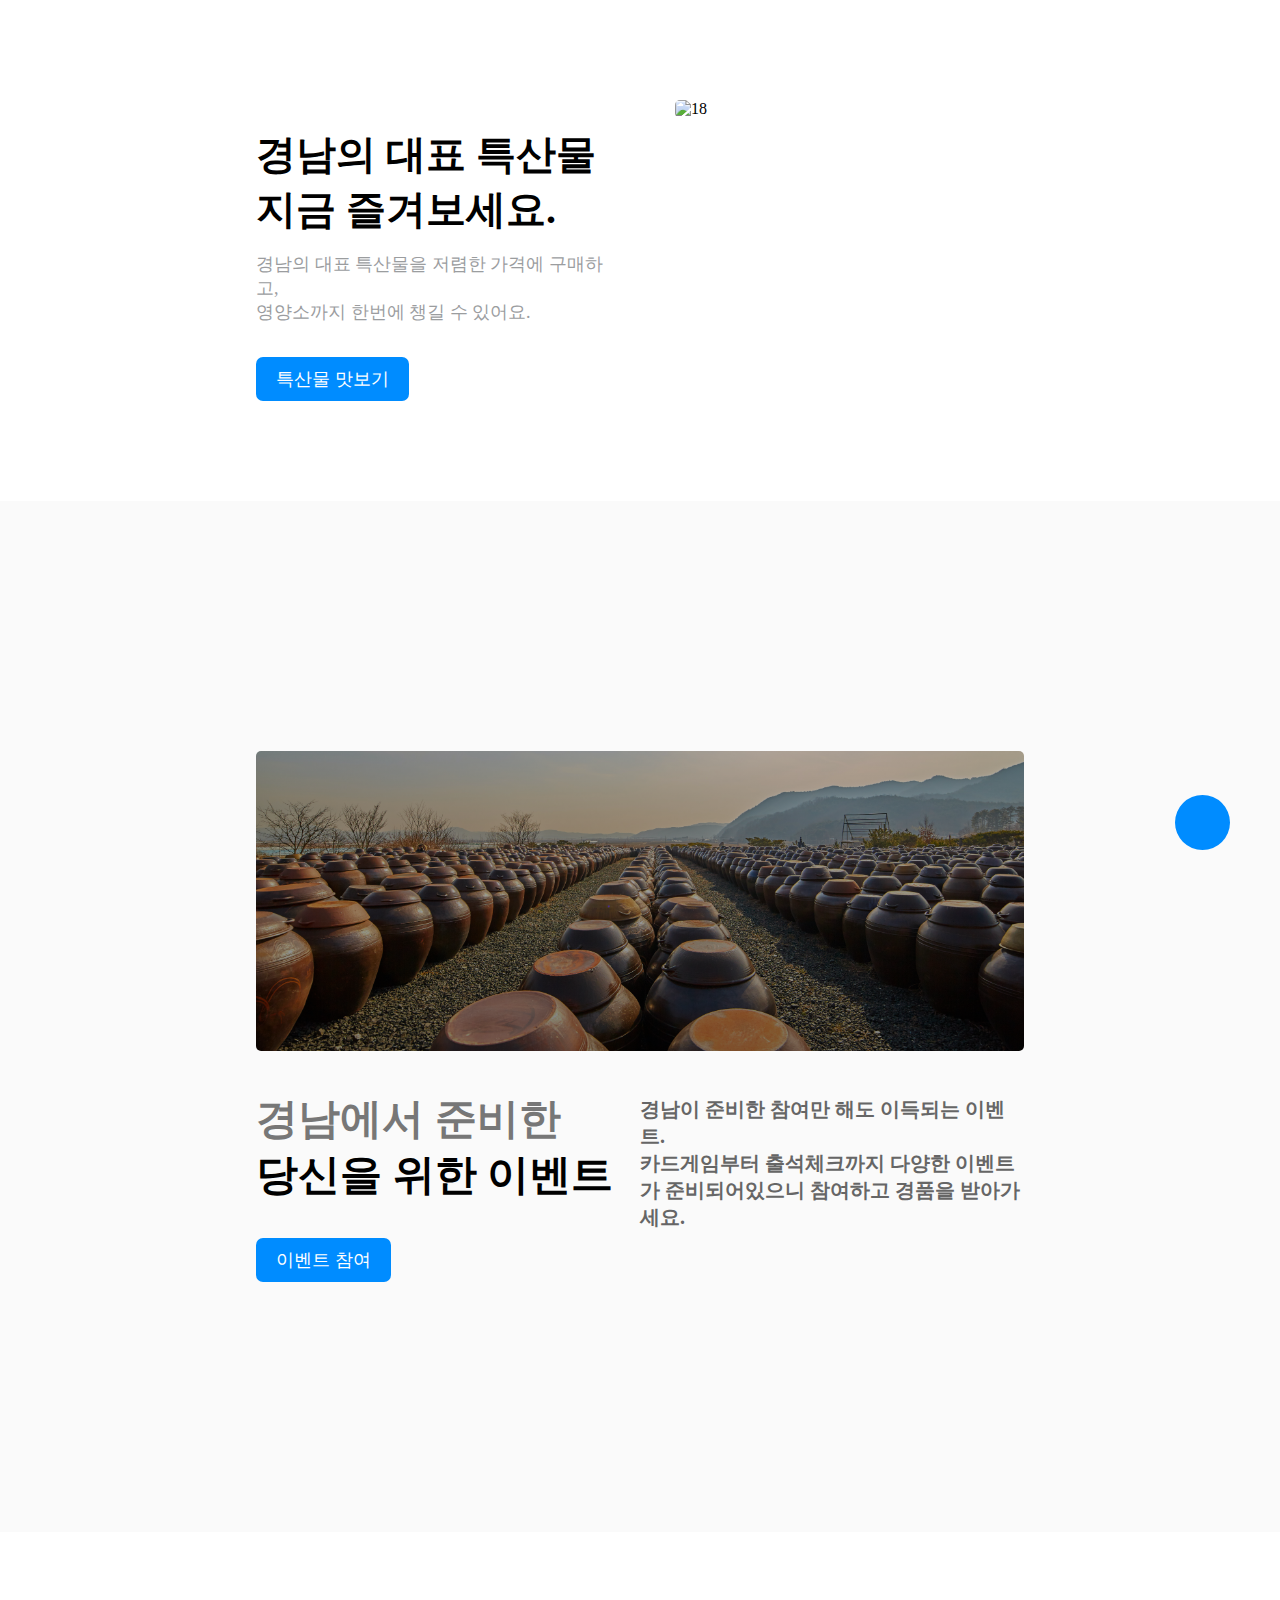
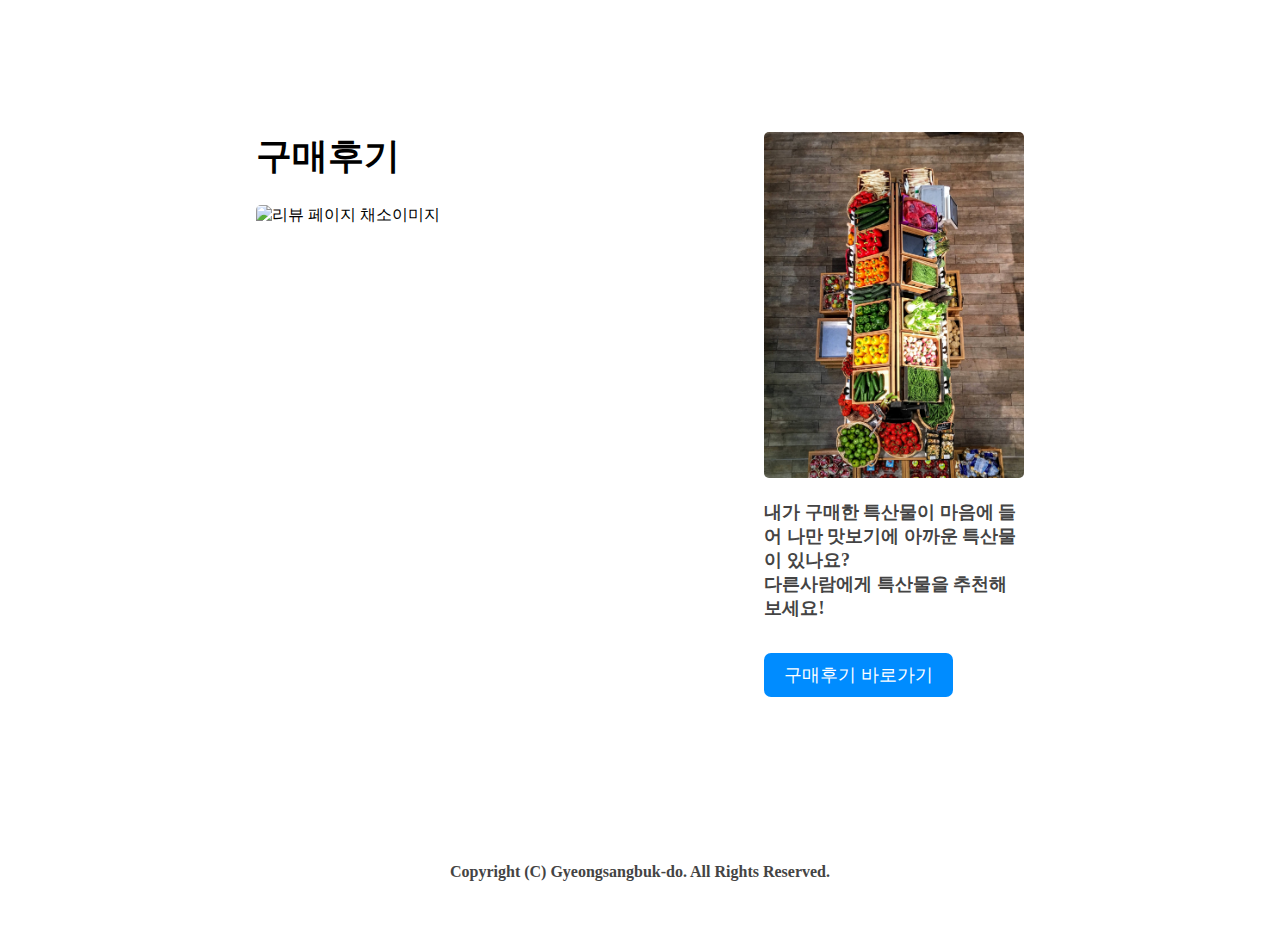
==== B-Moudle/index.html @ fe1a4b64 "Add files via upload" ====
<!DOCTYPE html>
<html lang="ko">
<head>
    <meta charset="UTF-8">
    <meta http-equiv="X-UA-Compatible" content="IE=edge">
    <meta name="viewport" content="width=device-width, initial-scale=1.0">
    <link rel="stylesheet" href="./style/style.css">
    <title>경상남도 특산물 : 메인페이지</title>
</head>
<body>
    <!-- 오른쪽 아래 고정 아이콘 -->
    <div class="sns">
        
    </div>

    <!-- 메인 콘텐츠 -->
    <div class="contents">

        <!-- 섹션 1 : 특산물 -->
        <section id="section1">
            <div class="text">
                <h1 class="title">
                    경남의 대표 특산물<br>
                    지금 즐겨보세요.
                </h1>
                <p class="info">경남의 대표 특산물을 저렴한 가격에 구매하고,<br> 영양소까지 한번에 챙길 수 있어요.</p>
                <a href="#" class="btn">특산물 맛보기</a>
            </div>
            <div>
                <img src="./image/photo (18).jpg" alt="18" class="img1">
            </div>
        </section>

        <!-- 섹션 2 : 이벤트 -->
        <section id="section2">
            <div class="img3"></div>
            <div class="text">
                <div>
                    <h1 class="title">
                        <span style="color: #777;">경남에서 준비한</span><br>
                        당신을 위한 이벤트
                    </h1>
                    <a href="./event.html" class="btn">이벤트 참여</a>
                </div>
                <p class="info">
                    경남이 준비한 참여만 해도 이득되는 이벤트.<br>
                    카드게임부터 출석체크까지 다양한 이벤트가 준비되어있으니 참여하고 경품을 받아가세요.
                </p>
            </div>
        </section>

        <!-- 섹션 3 : 리뷰 -->
        <section id="section3">
            <div>
                <h1 class="title">구매후기</h1>
                <img src="./image/photo (17).jpg" alt="리뷰 페이지 채소이미지">
            </div>
            <div>
                <img src="./image/photo (9).jpg" alt="리뷰 페이지 채소이미지2">
                <p class="info">
                    내가 구매한 특산물이 마음에 들어 나만 맛보기에 아까운 특산물이 있나요?<br>
                    다른사람에게 특산물을 추천해보세요!
                </p>
                <a href="#" class="btn">구매후기 바로가기</a>
            </div>
        </section>
        
    </div>

    <!-- 하단  Copyright -->
    <div class="footer">
        <p>Copyright (C) Gyeongsangbuk-do. All Rights Reserved.</p>
    </div>
</body>
</html>
---- B-Moudle/style/style.css ----
body{
    margin: 0;
    font-family: "Malgun Gothic";
}
.sns{
    position: fixed;
    right: 50px;
    bottom: 50px;
    border-radius: 50px;
    width: 55px;
    height: 55px;
    background-color: rgb(0, 140, 255);
}

/* 콘텐츠 영역 */

/* 공용 Class */
section .btn{
    padding: 10px 20px;
    background-color: rgb(0, 140, 255);
    color: #fff;
    text-decoration: none;
    border-radius: 7px;
    font-weight: 500;
    font-size: 18px;
    display: inline-block;
    margin-top: 15px;
    animation: btnani 2s infinite ease-in-out;
    transition: background-color 0.3s;
}

section .btn:hover{
    background-color: rgb(0, 132, 255);
    transition: background-color 0.3s;
}

/* 버튼 그림자 애니메이션 */
@keyframes btnani {
    0%{      
        box-shadow: 0 0 15px 3px rgba(50, 50, 50, 0.2);
    }
    50%{
        box-shadow: 0 0 10px 7px rgba(50, 50, 50, 0.22);
    }
    100%{
        box-shadow: 0 0 15px 3px rgba(50, 50, 50, 0.2);
    }
}

/* 1번 섹션 */
#section1{
    display: grid;
    grid-template-columns: 1fr 1fr;
    gap: 70px;
    padding: 100px 20%;
}

#section1 .text{
    display: inline-block;
    margin: auto 0;
}

#section1 .title{
    font-size: 40px;
    margin-bottom: 15px;
}

#section1 .info{
    margin-top: 5px;
    font-size: 18px;
    color: rgb(155, 157, 159);
}

#section1 .img1{
    width: 100%;
    border-radius: 5px;
}

/* 섹션 2 : 이벤트 */
#section2{
    background-color: rgb(250, 250, 250);
    padding: 250px 20%;
}

#section2 .text{
    display: grid;
    grid-template-columns: 1fr 1fr;
}

#section2 .title{
    font-size: 42px;
    margin-top: 40px;
    margin-bottom: 20px;
}

#section2 .info{
    margin-top: 45px;
    font-size: 20px;
    color: #666;
    font-weight: 600;
}

#section2 .img3{
    height: 300px;
    border-radius: 5px;
    background-size: cover;
    background-position:center;
    background-image: linear-gradient( rgba(0, 0, 0, 0.3), rgba(0, 0, 0, 0.5) ),url("../image/photo (5).jpg");
}

/* 섹션 3 : 리뷰 */
#section3 {
    padding: 200px 20% 100px;
    display: grid;
    grid-template-columns: 1.9fr 1.1fr;
    gap: 60px;
}

#section3 img{
    width: 100%;
    border-radius: 5px;
}

#section3 .title{
    margin-top: 0;
    font-size: 36px;
}

#section3 .info{
    font-weight: bold;
    color: #444444;
    font-size: 18px;
}

/* 푸터 영역 */
.footer{
    text-align: center;
}

.footer p{
    font-weight: 600;
    padding-top: 50px;
    padding-bottom: 50px;
    color: #444;
}
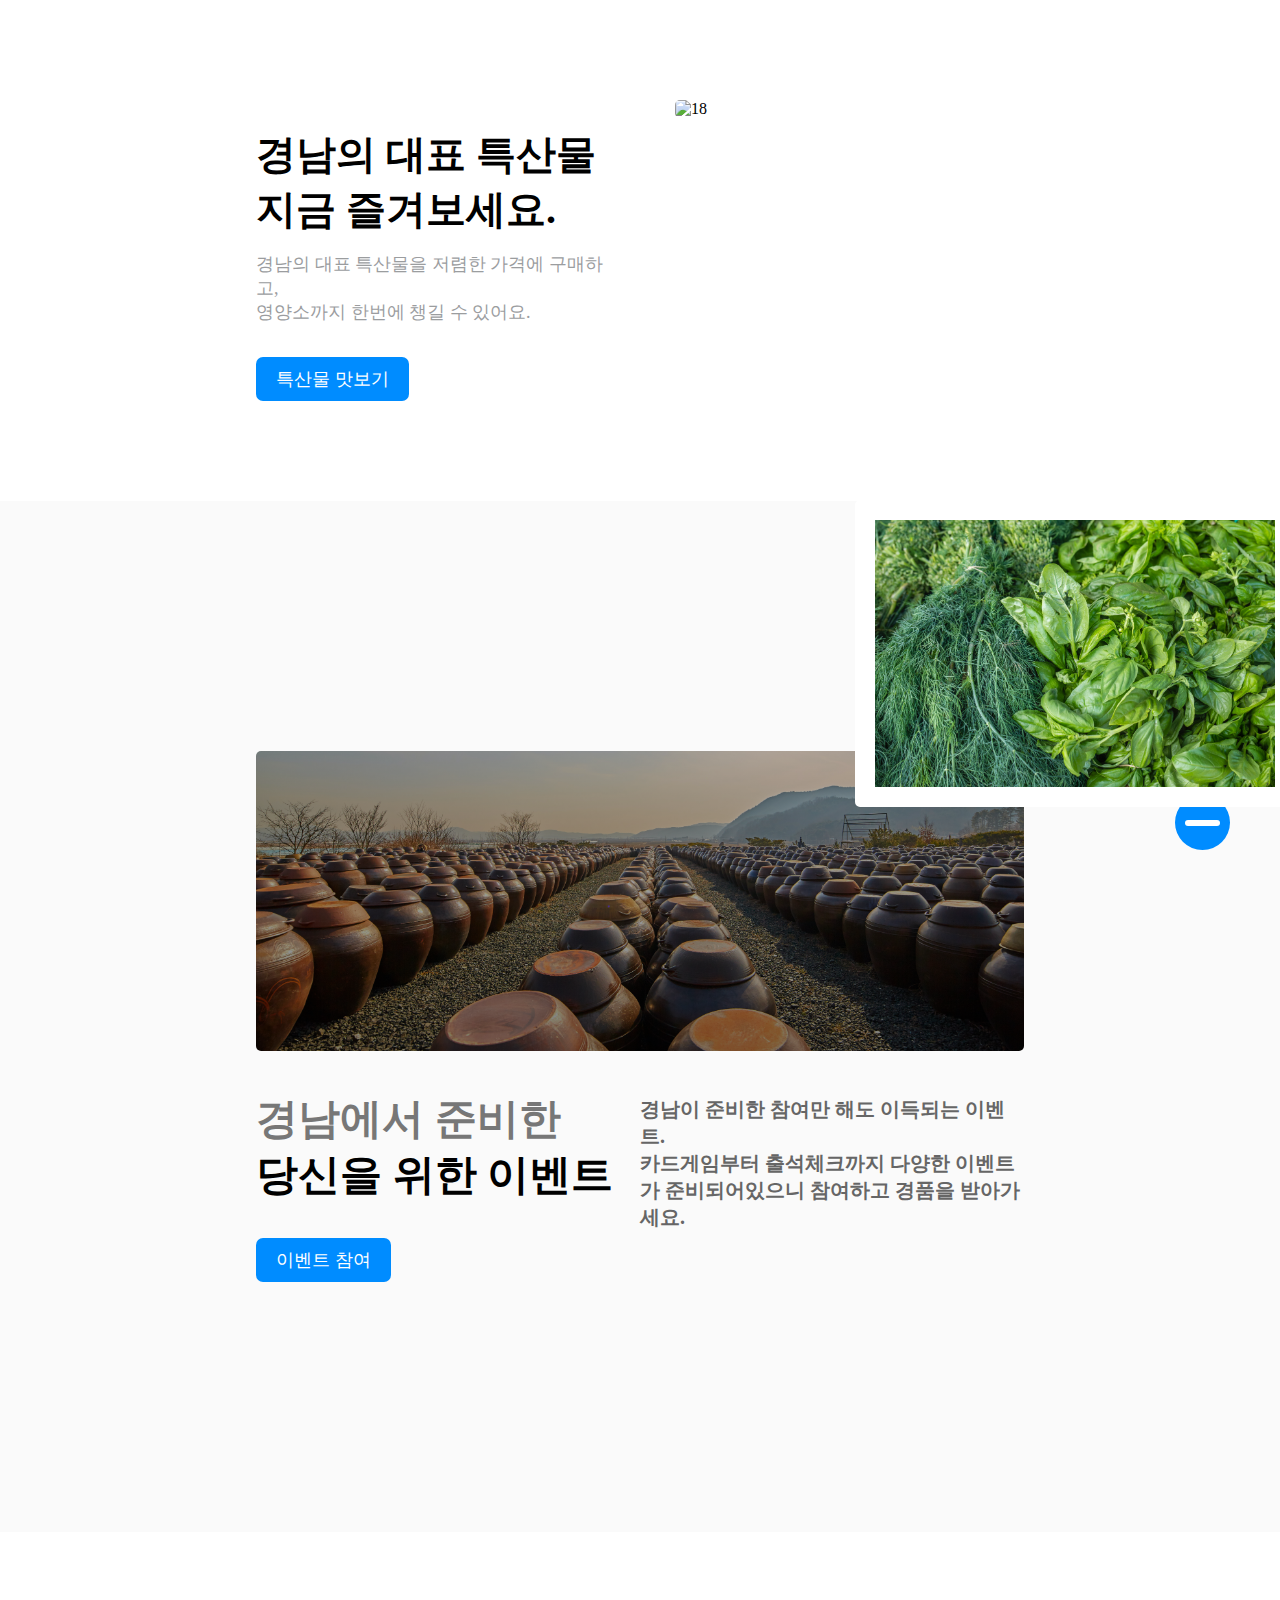
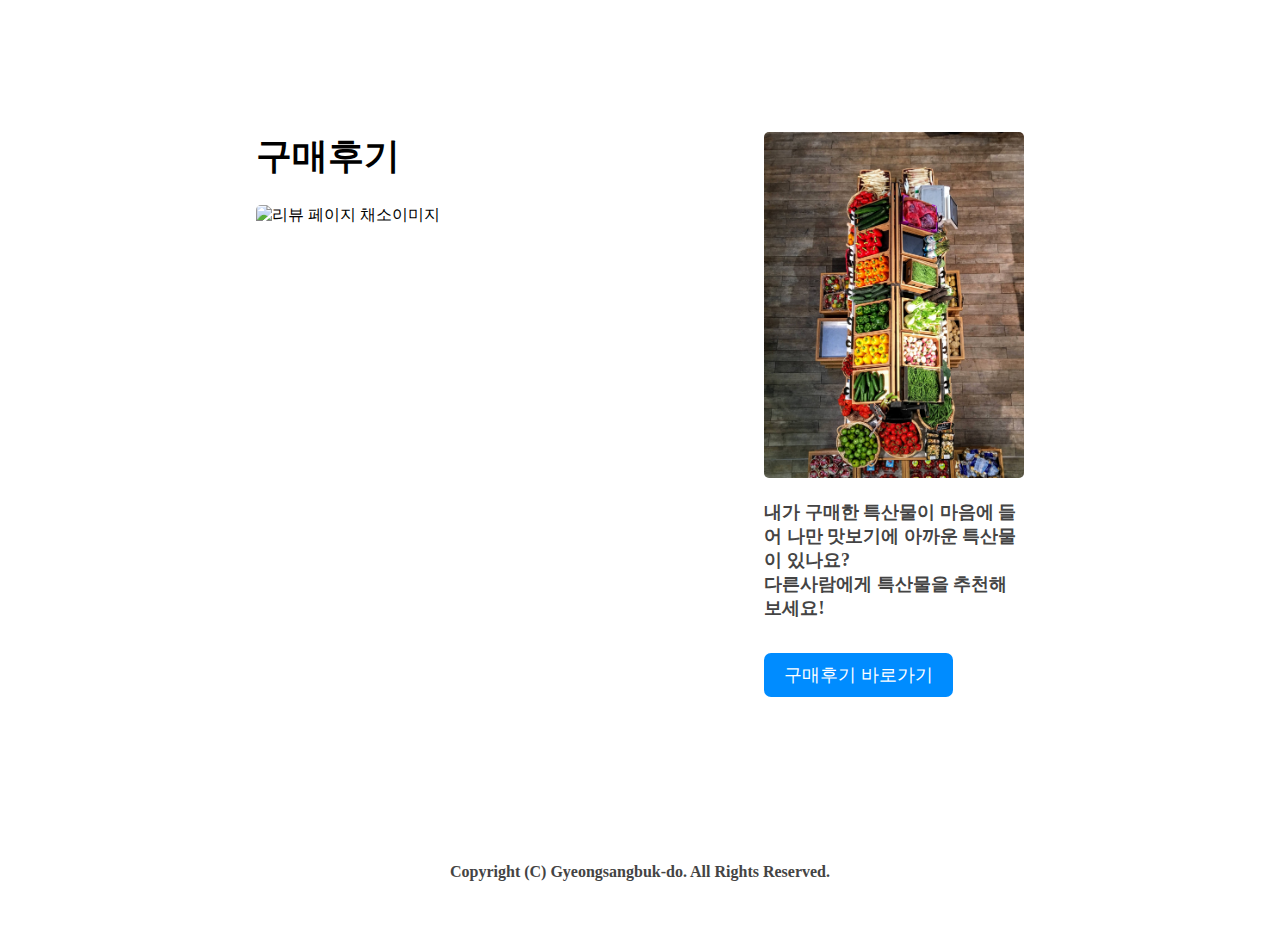
==== commit 04aa6338: "fix : 메인, 리뷰페이지" ====
--- a/B-Moudle/index.html
+++ b/B-Moudle/index.html
@@ -10,7 +10,8 @@
 <body>
     <!-- 오른쪽 아래 고정 아이콘 -->
     <div class="sns">
-        
+        <input type="checkbox" id="snsBtn">
+        <label for="snsBtn"></label>
     </div>
 
     <!-- 메인 콘텐츠 -->
@@ -27,6 +28,7 @@
                 <a href="#" class="btn">특산물 맛보기</a>
             </div>
             <div>
+                <img src="./image/photo (12).jpg" alt="18" class="img2">
                 <img src="./image/photo (18).jpg" alt="18" class="img1">
             </div>
         </section>
@@ -61,7 +63,7 @@
                     내가 구매한 특산물이 마음에 들어 나만 맛보기에 아까운 특산물이 있나요?<br>
                     다른사람에게 특산물을 추천해보세요!
                 </p>
-                <a href="#" class="btn">구매후기 바로가기</a>
+                <a href="./review.html" class="btn">구매후기 바로가기</a>
             </div>
         </section>
         
--- a/B-Moudle/style/style.css
+++ b/B-Moudle/style/style.css
@@ -2,14 +2,31 @@
     margin: 0;
     font-family: "Malgun Gothic";
 }
+
+/* 오른쪽 아래 SNS 버튼 */
 .sns{
     position: fixed;
+    bottom: 50px;
     right: 50px;
-    bottom: 50px;
     border-radius: 50px;
+    background-color: rgb(0, 140, 255);
     width: 55px;
     height: 55px;
-    background-color: rgb(0, 140, 255);
+    display: flex;
+    justify-content: center;
+    align-items: center;
+}
+
+.sns #snsBtn{
+    display: none;
+}
+
+.sns label[for="snsBtn"]{
+    display: block;
+    width: 35px;
+    height: 6px;
+    border-radius: 10px;
+    background-color: #fff;
 }
 
 /* 콘텐츠 영역 */
@@ -72,8 +89,17 @@
 }
 
 #section1 .img1{
-    width: 100%;
+    width: 520px;
     border-radius: 5px;
+}
+
+#section1 .img2{
+    border: solid 20px #fff;
+    width: 400px;
+    border-radius: 5px;
+    position: absolute;
+    margin-top: 400px;
+    margin-left: 180px;
 }
 
 /* 섹션 2 : 이벤트 */
